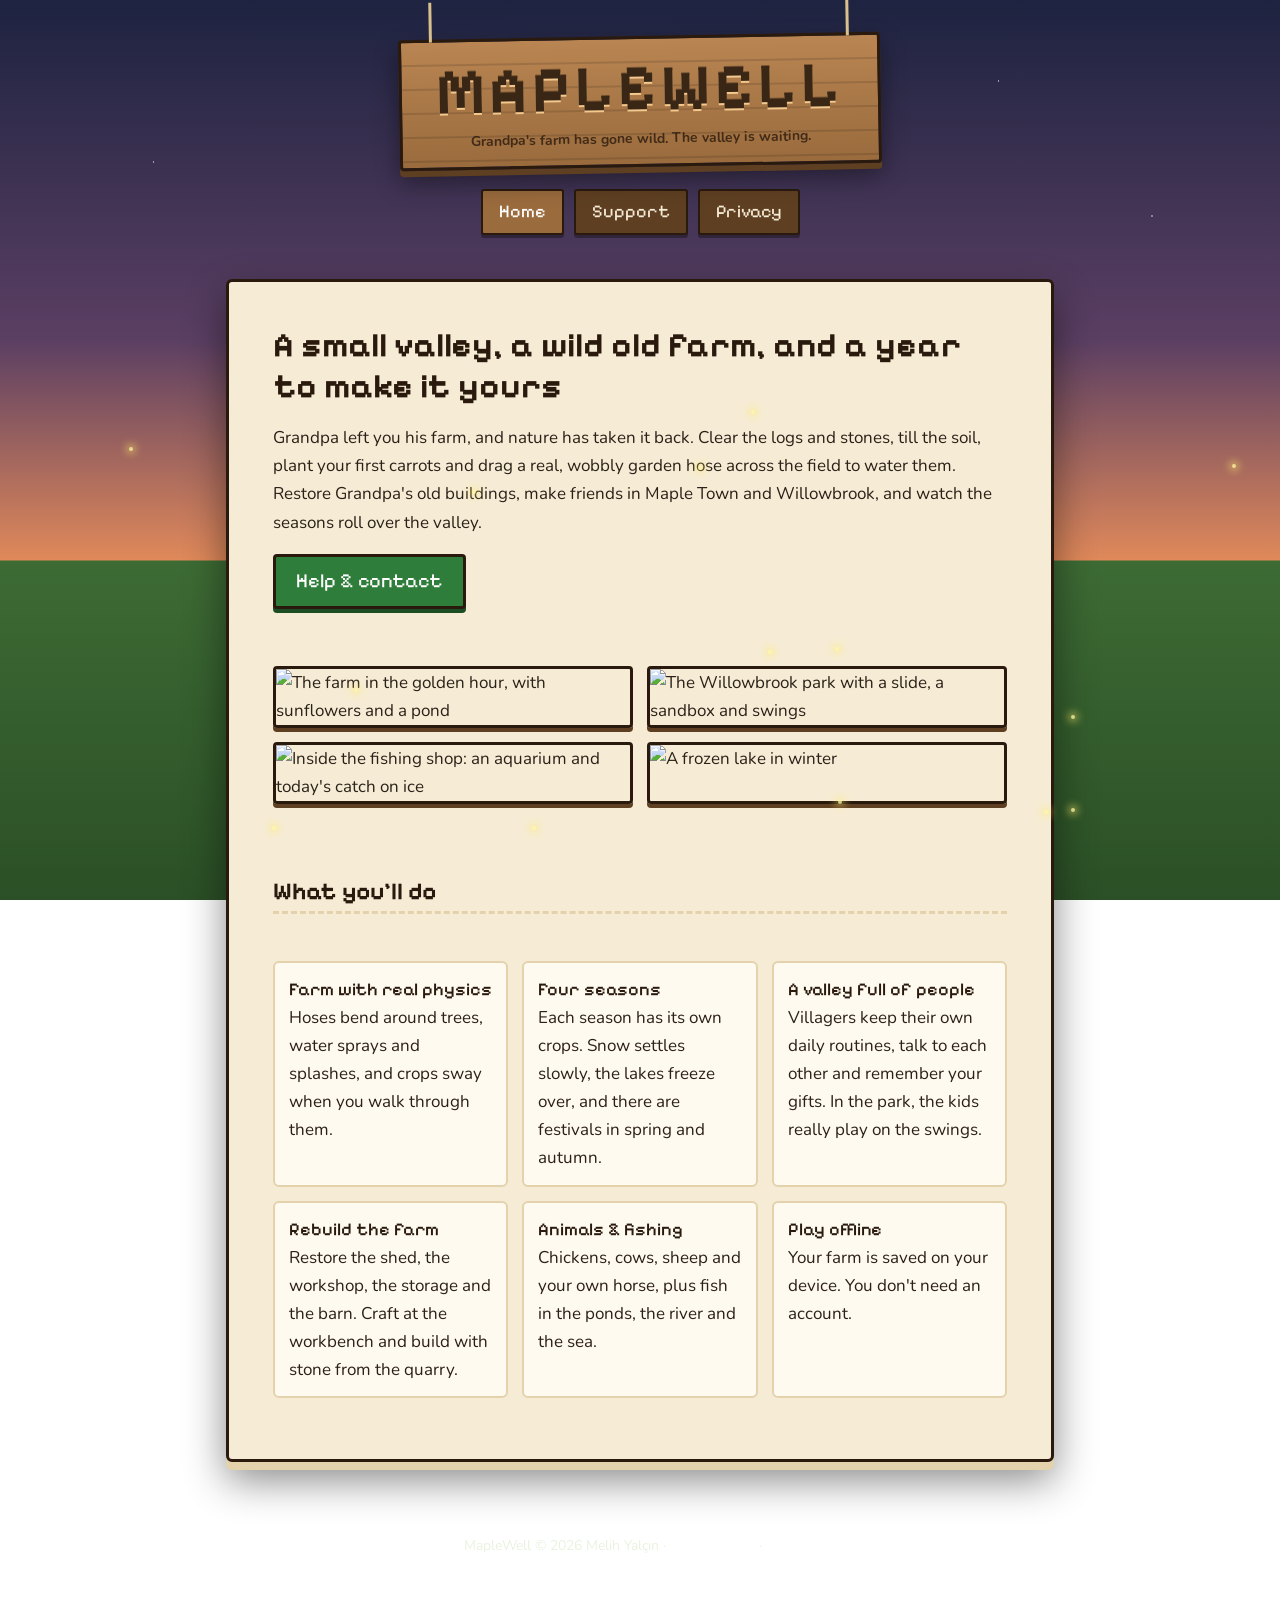
==== index.html @ d828be86 "Add files via upload" ====
<!doctype html>
<html lang="en">
<head>
  <meta charset="utf-8">
  <meta name="viewport" content="width=device-width, initial-scale=1">
  <title>MapleWell - a farming game by Melih Yalçın</title>
  <meta name="description" content="MapleWell: Grandpa's farm has gone wild. Clear it, plant it, water it with a real hose, and make the valley yours. For iPhone, iPad and PC.">
  <link rel="icon" href="img/icon.png">
  <link rel="preconnect" href="https://fonts.googleapis.com">
  <link rel="preconnect" href="https://fonts.gstatic.com" crossorigin>
  <link href="https://fonts.googleapis.com/css2?family=Nunito:wght@400;700&family=Pixelify+Sans:wght@500;700&display=swap" rel="stylesheet">
  <link rel="stylesheet" href="style.css">
</head>
<body>
  <header class="top">
    <a class="sign" href="index.html">
      <span class="logo">MAPLEWELL</span>
      <span class="tagline">Grandpa's farm has gone wild. The valley is waiting.</span>
    </a>
    <nav>
      <a href="index.html" aria-current="page">Home</a>
      <a href="support.html">Support</a>
      <a href="privacy.html">Privacy</a>
    </nav>
  </header>

  <main>
    <div class="paper hero">
      <div>
        <h1>A small valley, a wild old farm, and a year to make it yours</h1>
        <p>Grandpa left you his farm, and nature has taken it back. Clear the logs and stones, till the soil, plant your first carrots and drag a real, wobbly garden hose across the field to water them. Restore Grandpa's old buildings, make friends in Maple Town and Willowbrook, and watch the seasons roll over the valley.</p>
        <p><a class="button" href="support.html">Help &amp; contact</a></p>
      </div>

      <div class="shots">
        <img src="img/shot1.png" alt="The farm in the golden hour, with sunflowers and a pond" loading="lazy">
        <img src="img/shot3.png" alt="The Willowbrook park with a slide, a sandbox and swings" loading="lazy">
        <img src="img/shot5.png" alt="Inside the fishing shop: an aquarium and today's catch on ice" loading="lazy">
        <img src="img/shot4.png" alt="A frozen lake in winter" loading="lazy">
      </div>

      <h2>What you'll do</h2>
      <ul class="features">
        <li><b>Farm with real physics</b>Hoses bend around trees, water sprays and splashes, and crops sway when you walk through them.</li>
        <li><b>Four seasons</b>Each season has its own crops. Snow settles slowly, the lakes freeze over, and there are festivals in spring and autumn.</li>
        <li><b>A valley full of people</b>Villagers keep their own daily routines, talk to each other and remember your gifts. In the park, the kids really play on the swings.</li>
        <li><b>Rebuild the farm</b>Restore the shed, the workshop, the storage and the barn. Craft at the workbench and build with stone from the quarry.</li>
        <li><b>Animals &amp; fishing</b>Chickens, cows, sheep and your own horse, plus fish in the ponds, the river and the sea.</li>
        <li><b>Play offline</b>Your farm is saved on your device. You don't need an account.</li>
      </ul>
    </div>
  </main>

  <footer>
    <p>MapleWell © 2026 Melih Yalçın · <a href="privacy.html">Privacy Policy</a> · <a href="support.html">Support</a></p>
  </footer>

  <script>
    // a few fireflies drifting over the page
    for (let i = 0; i < 14; i++) {
      const f = document.createElement("div");
      f.className = "firefly";
      f.style.left = Math.random() * 100 + "vw";
      f.style.top = 40 + Math.random() * 60 + "vh";
      f.style.animationDelay = (Math.random() * 6) + "s, " + (Math.random() * 3) + "s";
      document.body.appendChild(f);
    }
  </script>
</body>
</html>
---- style.css ----
/* MapleWell website - dusk over the valley, wooden signs, pixel lettering. */
:root {
  --sky-top: #1d2340;
  --sky-mid: #5b3f63;
  --sky-low: #e0895a;
  --grass: #3d6b34;
  --grass-dark: #2b4f26;
  --wood: #9a6b3d;
  --wood-light: #b98552;
  --wood-dark: #5e3f22;
  --groove: #3a2614;
  --ink: #2a1a0e;
  --paper: #f6ecd6;
  --paper-edge: #e3d2ac;
  --gold: #ffcf4a;
  --water: #4aa3ff;
  --text: #2b2118;
  --muted: #6b5946;
}

* { box-sizing: border-box; }

html { scroll-behavior: smooth; }

body {
  margin: 0;
  min-height: 100vh;
  font-family: "Nunito", system-ui, -apple-system, "Segoe UI", sans-serif;
  font-size: 17px;
  line-height: 1.65;
  color: var(--text);
  background:
    radial-gradient(2px 2px at 12% 18%, #fff8 50%, transparent 51%),
    radial-gradient(2px 2px at 78% 9%, #fff8 50%, transparent 51%),
    radial-gradient(1.5px 1.5px at 45% 6%, #fff6 50%, transparent 51%),
    radial-gradient(1.5px 1.5px at 90% 24%, #fff6 50%, transparent 51%),
    linear-gradient(180deg, var(--sky-top) 0, var(--sky-mid) 340px, var(--sky-low) 560px, var(--grass) 561px, var(--grass-dark) 100%);
  background-attachment: fixed;
}

a { color: #1e63b8; text-underline-offset: 3px; }
a:hover { color: #0f3f7a; }

/* ---------------------------------------------------------------- header: the hanging sign */
.top {
  text-align: center;
  padding: 36px 16px 8px;
  position: relative;
}
.sign {
  display: inline-block;
  position: relative;
  padding: 18px 34px 14px;
  background:
    repeating-linear-gradient(180deg, transparent 0 22px, #0000001f 22px 24px),
    linear-gradient(180deg, var(--wood-light), var(--wood));
  border: 3px solid var(--ink);
  box-shadow: 0 6px 0 var(--wood-dark), 0 12px 24px #0006;
  border-radius: 4px;
  text-decoration: none;
  transform: rotate(-1deg);
}
.sign::before, .sign::after { /* ropes */
  content: "";
  position: absolute;
  top: -40px;
  width: 3px;
  height: 40px;
  background: #d9c08c;
}
.sign::before { left: 28px; }
.sign::after { right: 28px; }
.logo {
  font-family: "Pixelify Sans", "Courier New", monospace;
  font-weight: 700;
  font-size: clamp(34px, 8vw, 64px);
  letter-spacing: 4px;
  line-height: 1;
  color: var(--groove);
  /* carved into the wood: a dark groove with light catching the lower lip */
  text-shadow: 0 2px 0 #f3c98f, 0 -1px 0 #00000055;
}
.tagline {
  display: block;
  margin-top: 6px;
  font-size: 14px;
  color: #2a1a0ecc;
  font-weight: 700;
}

nav {
  margin: 22px auto 0;
  display: flex;
  flex-wrap: wrap;
  gap: 10px;
  justify-content: center;
}
nav a {
  font-family: "Pixelify Sans", monospace;
  font-size: 18px;
  color: var(--paper);
  text-decoration: none;
  padding: 6px 16px;
  background: var(--wood-dark);
  border: 2px solid var(--ink);
  border-radius: 3px;
  box-shadow: 0 3px 0 #0005;
}
nav a:hover, nav a[aria-current="page"] { background: var(--wood); color: #fff; }

/* ---------------------------------------------------------------- content: parchment on a board */
main {
  max-width: 860px;
  margin: 36px auto 48px;
  padding: 0 16px;
}
.paper {
  background: var(--paper);
  border: 3px solid var(--ink);
  border-radius: 6px;
  box-shadow: 0 8px 0 var(--paper-edge), 0 18px 40px #0007;
  padding: clamp(20px, 5vw, 44px);
}
h1, h2, h3 { font-family: "Pixelify Sans", monospace; color: var(--ink); line-height: 1.2; }
h1 { font-size: 34px; margin: 0 0 6px; }
h2 { font-size: 24px; margin: 34px 0 8px; padding-bottom: 4px; border-bottom: 3px dashed var(--paper-edge); }
h3 { font-size: 19px; margin: 22px 0 4px; }
.meta { color: var(--muted); font-size: 15px; margin: 0 0 18px; }
ul { padding-left: 22px; }
li { margin: 4px 0; }
.note {
  background: #e8f3ff;
  border-left: 5px solid var(--water);
  padding: 12px 16px;
  border-radius: 4px;
  margin: 18px 0;
}
.table-wrap { overflow-x: auto; }
table { border-collapse: collapse; width: 100%; font-size: 15px; margin: 10px 0; }
th, td { border: 2px solid var(--paper-edge); padding: 8px 10px; text-align: left; vertical-align: top; }
th { background: #efe0bd; font-family: "Pixelify Sans", monospace; font-weight: 500; }

/* ---------------------------------------------------------------- home page */
.hero { display: grid; gap: 22px; }
.shots { display: grid; grid-template-columns: repeat(auto-fit, minmax(240px, 1fr)); gap: 14px; margin: 18px 0; }
.shots img {
  width: 100%;
  display: block;
  border: 3px solid var(--ink);
  border-radius: 4px;
  image-rendering: pixelated;
  box-shadow: 0 4px 0 var(--wood-dark);
}
.features { display: grid; grid-template-columns: repeat(auto-fit, minmax(220px, 1fr)); gap: 14px; padding: 0; list-style: none; }
.features li {
  background: #fffaf0;
  border: 2px solid var(--paper-edge);
  border-radius: 6px;
  padding: 12px 14px;
  margin: 0;
}
.features b { font-family: "Pixelify Sans", monospace; font-weight: 500; font-size: 18px; display: block; color: var(--ink); }
.button {
  display: inline-block;
  font-family: "Pixelify Sans", monospace;
  font-size: 20px;
  color: #fff;
  background: #2f7d3a;
  border: 3px solid var(--ink);
  border-radius: 4px;
  padding: 8px 20px;
  text-decoration: none;
  box-shadow: 0 4px 0 #1c4d23;
}
.button:hover { background: #38923f; color: #fff; }

/* ---------------------------------------------------------------- footer: fireflies over the grass */
footer {
  text-align: center;
  color: #e9f2df;
  font-size: 14px;
  padding: 10px 16px 40px;
}
footer a { color: #fff; }
.firefly {
  position: fixed;
  width: 4px;
  height: 4px;
  border-radius: 50%;
  background: #fff7a0;
  box-shadow: 0 0 8px 2px #ffe86b;
  pointer-events: none;
  animation: drift 9s ease-in-out infinite, blink 2.6s ease-in-out infinite;
  opacity: 0.8;
}
@keyframes drift {
  0%, 100% { transform: translate(0, 0); }
  33% { transform: translate(18px, -14px); }
  66% { transform: translate(-12px, 10px); }
}
@keyframes blink { 0%, 100% { opacity: 0.15; } 50% { opacity: 0.95; } }
@media (prefers-reduced-motion: reduce) { .firefly { animation: none; } }

@media (max-width: 520px) {
  body { font-size: 16px; }
  .sign { padding: 14px 18px 10px; }
  h1 { font-size: 28px; }
}
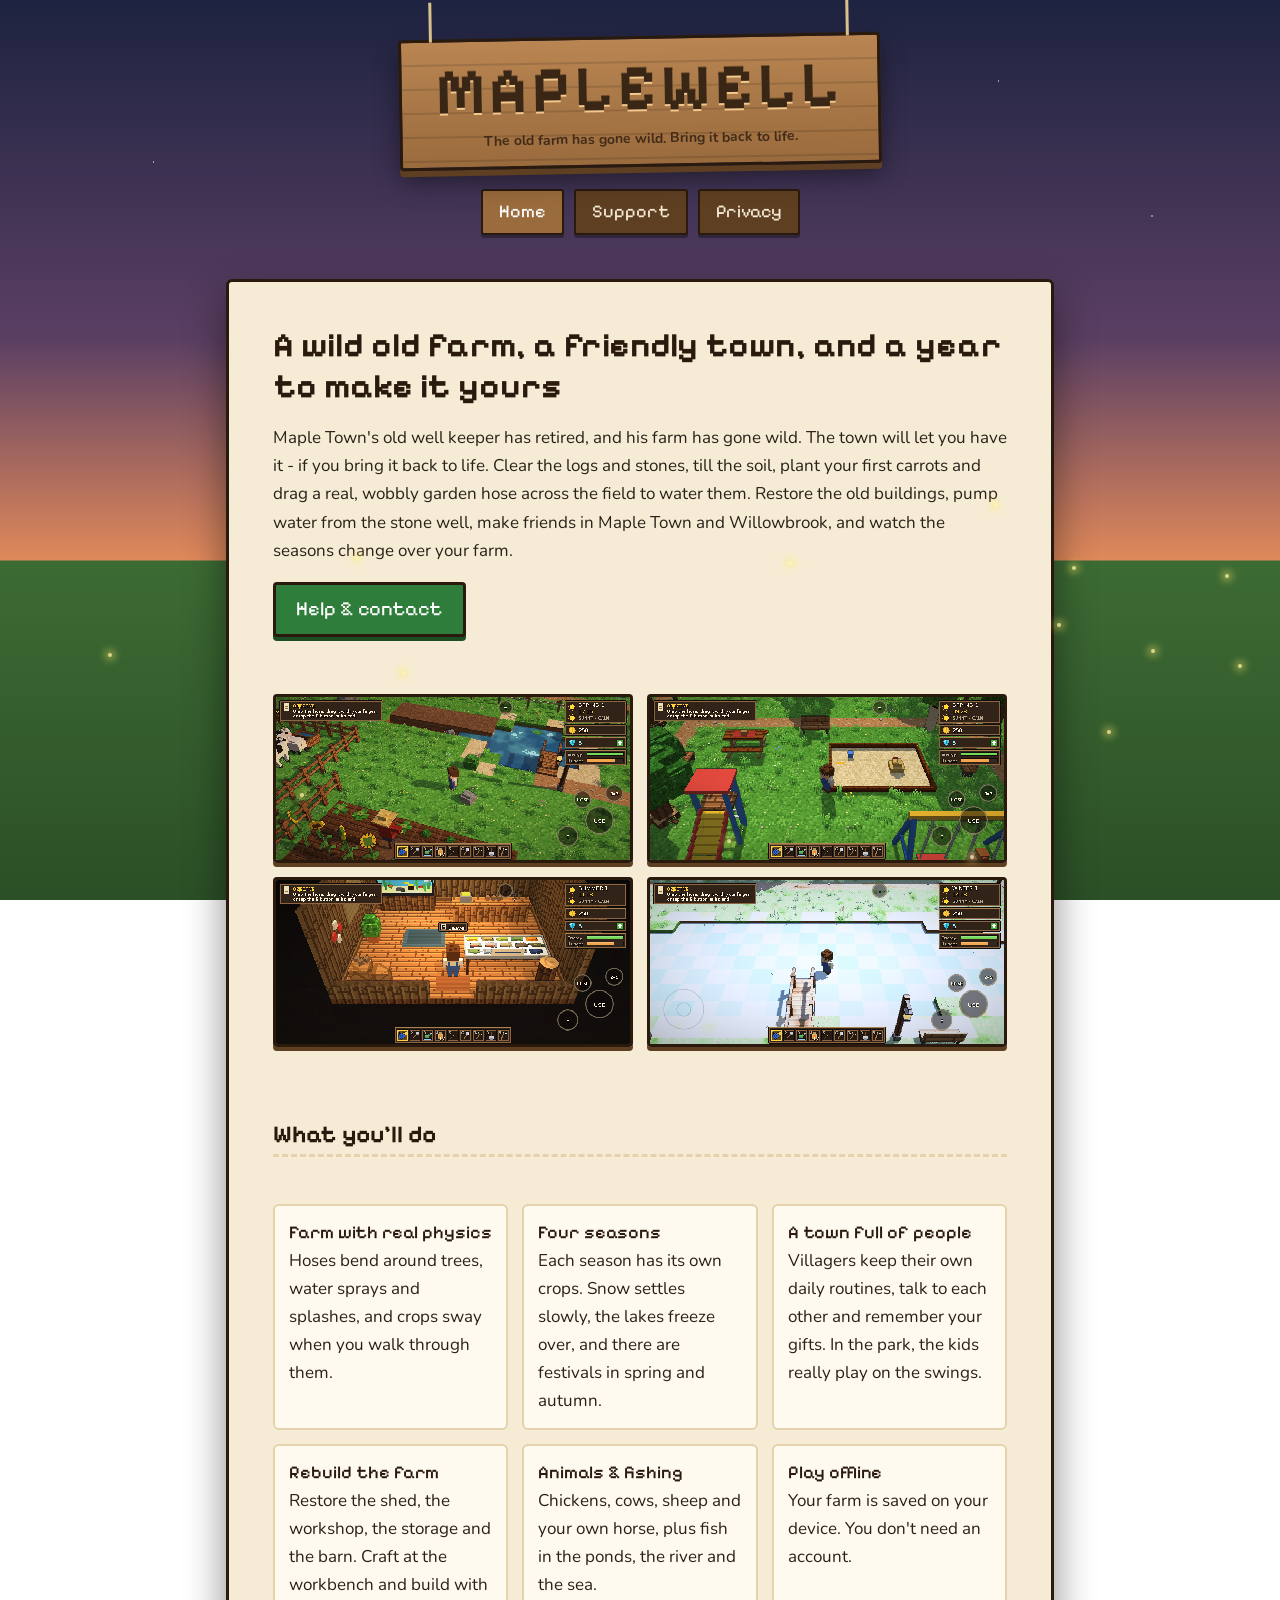
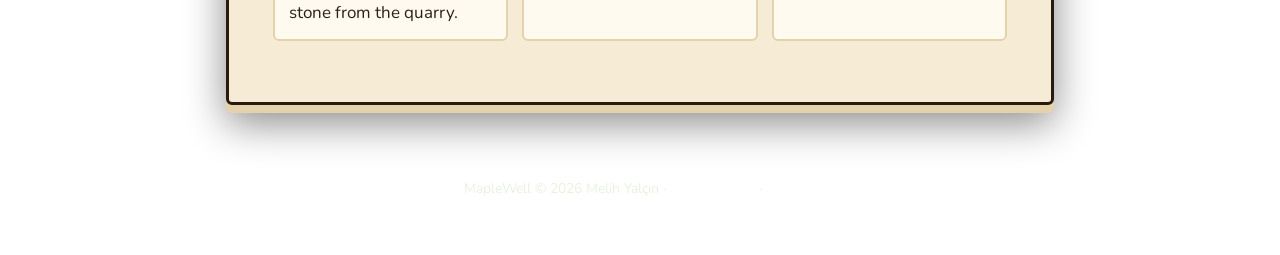
==== commit df99eb8a: "Add files via upload" ====
--- a/index.html
+++ b/index.html
@@ -4,7 +4,7 @@
   <meta charset="utf-8">
   <meta name="viewport" content="width=device-width, initial-scale=1">
   <title>MapleWell - a farming game by Melih Yalçın</title>
-  <meta name="description" content="MapleWell: Grandpa's farm has gone wild. Clear it, plant it, water it with a real hose, and make the valley yours. For iPhone, iPad and PC.">
+  <meta name="description" content="MapleWell: the old well keeper's farm has gone wild. Clear it, plant it, water it with a real, bendy garden hose, and bring it back to life. For iPhone, iPad and PC.">
   <link rel="icon" href="img/icon.png">
   <link rel="preconnect" href="https://fonts.googleapis.com">
   <link rel="preconnect" href="https://fonts.gstatic.com" crossorigin>
@@ -15,7 +15,7 @@
   <header class="top">
     <a class="sign" href="index.html">
       <span class="logo">MAPLEWELL</span>
-      <span class="tagline">Grandpa's farm has gone wild. The valley is waiting.</span>
+      <span class="tagline">The old farm has gone wild. Bring it back to life.</span>
     </a>
     <nav>
       <a href="index.html" aria-current="page">Home</a>
@@ -27,8 +27,8 @@
   <main>
     <div class="paper hero">
       <div>
-        <h1>A small valley, a wild old farm, and a year to make it yours</h1>
-        <p>Grandpa left you his farm, and nature has taken it back. Clear the logs and stones, till the soil, plant your first carrots and drag a real, wobbly garden hose across the field to water them. Restore Grandpa's old buildings, make friends in Maple Town and Willowbrook, and watch the seasons roll over the valley.</p>
+        <h1>A wild old farm, a friendly town, and a year to make it yours</h1>
+        <p>Maple Town's old well keeper has retired, and his farm has gone wild. The town will let you have it - if you bring it back to life. Clear the logs and stones, till the soil, plant your first carrots and drag a real, wobbly garden hose across the field to water them. Restore the old buildings, pump water from the stone well, make friends in Maple Town and Willowbrook, and watch the seasons change over your farm.</p>
         <p><a class="button" href="support.html">Help &amp; contact</a></p>
       </div>
 
@@ -43,7 +43,7 @@
       <ul class="features">
         <li><b>Farm with real physics</b>Hoses bend around trees, water sprays and splashes, and crops sway when you walk through them.</li>
         <li><b>Four seasons</b>Each season has its own crops. Snow settles slowly, the lakes freeze over, and there are festivals in spring and autumn.</li>
-        <li><b>A valley full of people</b>Villagers keep their own daily routines, talk to each other and remember your gifts. In the park, the kids really play on the swings.</li>
+        <li><b>A town full of people</b>Villagers keep their own daily routines, talk to each other and remember your gifts. In the park, the kids really play on the swings.</li>
         <li><b>Rebuild the farm</b>Restore the shed, the workshop, the storage and the barn. Craft at the workbench and build with stone from the quarry.</li>
         <li><b>Animals &amp; fishing</b>Chickens, cows, sheep and your own horse, plus fish in the ponds, the river and the sea.</li>
         <li><b>Play offline</b>Your farm is saved on your device. You don't need an account.</li>
